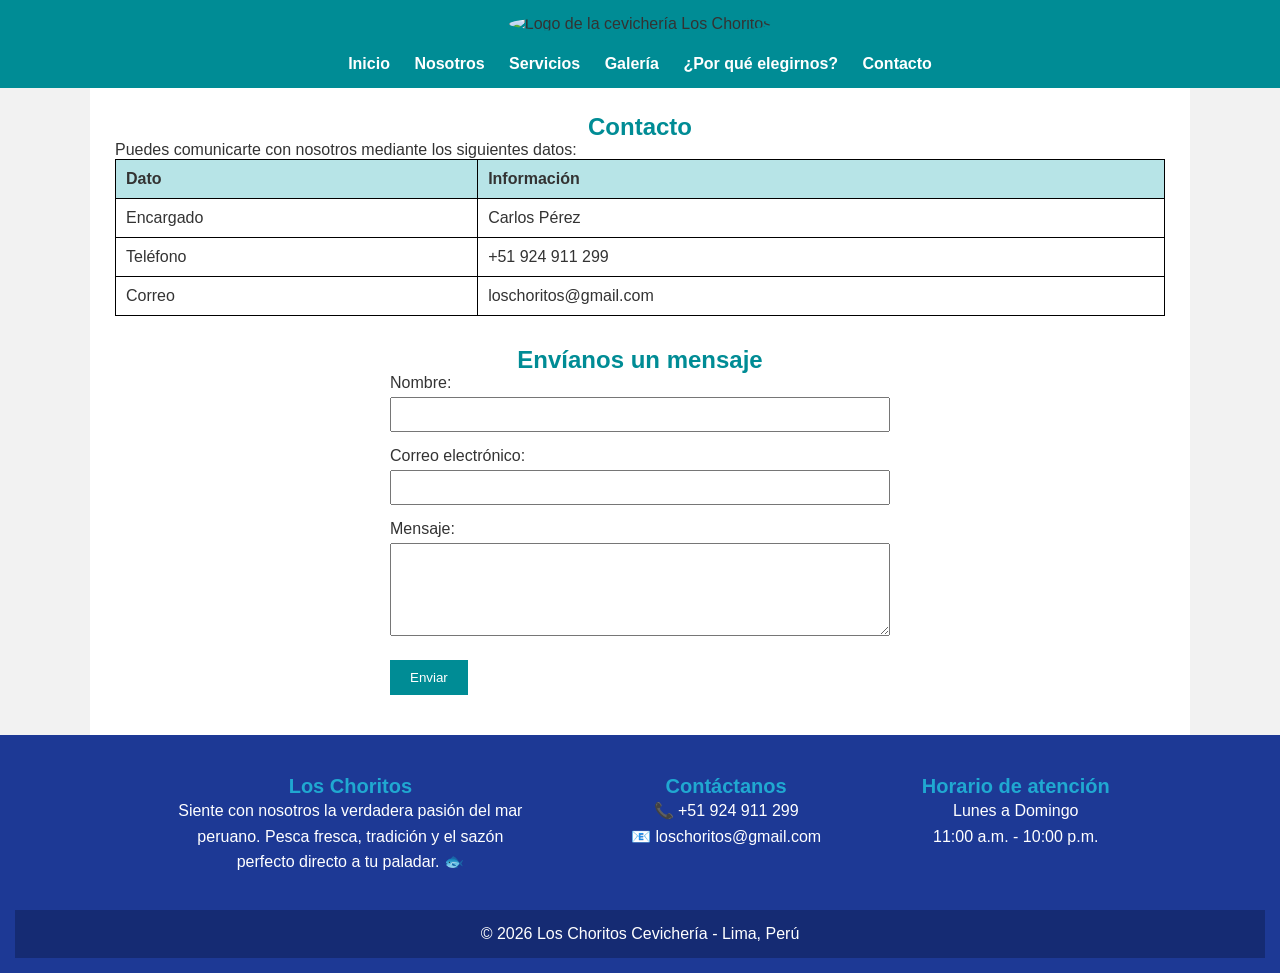
==== contactos.html @ 3ed7faf3 "Add files via upload" ====
<!doctype html>
<html lang="es">
  <head>
    <meta charset="UTF-8" />
    <meta name="viewport" content="width=device-width, initial-scale=1.0" />

    <title>Cevichería - Los Choritos</title>
    <link rel="stylesheet" href="style.css">
  </head>

  <body>
    <header>
      <img
        src="imagenes/logo_cevicheria.png"
        alt="Logo de la cevichería Los Choritos"
      />

      <nav>
        <a href="index.html">Inicio</a>
        <a href="nosotros.html">Nosotros</a>
        <a href="servicios.html">Servicios</a>
        <a href="galeria.html">Galería</a>
        <a href="porque-elegirnos.html">¿Por qué elegirnos?</a>
        <a href="contactos.html">Contacto</a>
      </nav>
    </header>

    <main>
      <h2>Contacto</h2>

      <p>Puedes comunicarte con nosotros mediante los siguientes datos:</p>

      <table>
        <tr>
          <th>Dato</th>
          <th>Información</th>
        </tr>

        <tr>
          <td>Encargado</td>
          <td>Carlos Pérez</td>
        </tr>

        <tr>
          <td>Teléfono</td>
          <td>+51 924 911 299</td>
        </tr>

        <tr>
          <td>Correo</td>
          <td>loschoritos@gmail.com</td>
        </tr>
      </table>

      <h2>Envíanos un mensaje</h2>

      <form>
        <label for="nombre"> Nombre: </label>
        <input type="text" id="nombre" name="nombre" />
        <label for="correo"> Correo electrónico: </label>
        <input type="email" id="correo" name="correo" />
        <label for="mensaje"> Mensaje: </label>
        <textarea id="mensaje" name="mensaje" rows="5"></textarea>
        <input type="submit" value="Enviar" />
      </form>
    </main>

    <footer class="footer">
      <div class="footercontenido">
        <div class="footercolumna">
          <h3>Los Choritos</h3>
          <p>
            Siente con nosotros la verdadera pasión del mar peruano. Pesca
            fresca, tradición y el sazón perfecto directo a tu paladar. 🐟
          </p>
        </div>

        <div class="footercolumna">
          <h3>Contáctanos</h3>
          <p>📞 +51 924 911 299</p>
          <p>📧 loschoritos@gmail.com</p>
        </div>

        <div class="footercolumna">
          <h3>Horario de atención</h3>
          <p>Lunes a Domingo</p>
          <p>11:00 a.m. - 10:00 p.m.</p>
        </div>
      </div>

      <div class="footerfin">
        <p>&copy; 2026 Los Choritos Cevichería - Lima, Perú</p>
      </div>
    </footer>
  </body>
</html>
---- style.css ----
/* ==========================================================================
   1. ESTILOS BASE Y GENERALES (Para todo el sitio web de la cevichería)
   ========================================================================== */
* {
  margin: 0;
  padding: 0;
  box-sizing: border-box;
  font-family: Arial, sans-serif;
}

body {
  background-color: #f2f2f2;
  color: #333;
}

main {
  width: 90%;
  max-width: 1100px;
  margin: auto;
  background-color: white;
  padding: 25px;
}

h1, h2 {
  text-align: center;
  color: #008c95;
}

/* ==========================================================================
   2. MENÚ DE NAVEGACIÓN PRINCIPAL (Header)
   ========================================================================== */
header {
  background-color: #008c95;
  text-align: center;
  padding: 15px;
}

header img, .logo-contenedor img {
  width: 180px;
  max-width: 100%;
  border-radius: 50%;
  margin-bottom: 10px;
}

nav {
  margin-top: 12px;
}

nav a {
  color: white;
  text-decoration: none;
  margin: 0 10px;
  font-weight: bold;
}

nav a:hover {
  text-decoration: underline;
}

.navegacion-principal ul {
  list-style: none;
  display: flex;
  flex-wrap: wrap;
  justify-content: center;
  gap: 15px;
}

.navegacion-principal ul li a {
  color: #fff;
  text-decoration: none;
  font-size: 14px;
}

.navegacion-principal ul li a.active {
  color: #00a8cc;
  font-weight: bold;
}

/* ==========================================================================
   3. FORMULARIOS Y TABLAS (Contacto / Reservas / Menú)
   ========================================================================== */
table {
  width: 100%;
  border-collapse: collapse;
  margin-bottom: 30px;
}

th, td {
  border: 1px solid black;
  padding: 10px;
  text-align: left;
}

th {
  background-color: #b7e4e7;
}

form {
  max-width: 500px;
  margin: 0 auto;
}

input, textarea {
  width: 100%;
  padding: 8px;
  margin: 5px 0 15px;
  box-sizing: border-box;
}

input[type="submit"] {
  width: auto;
  background-color: #008c95;
  color: white;
  border: none;
  padding: 10px 20px;
  cursor: pointer;
}

.reserva-contenedor {
  max-width: 500px;
  margin: 0 auto;
  background-color: #f8f9fa;
  border: 1px solid #ddd;
  padding: 20px;
  border-radius: 4px;
}

.grupo-input {
  margin-bottom: 15px;
  display: flex;
  flex-direction: column;
  gap: 5px;
}

.grupo-input input,
.grupo-input textarea {
  padding: 8px;
  border: 1px solid #ccc;
  border-radius: 4px;
}

.grupo-boton button {
  width: 100%;
  background-color: #00a8cc;
  color: white;
  padding: 10px;
  border: none;
  border-radius: 4px;
  cursor: pointer;
}

/* ==========================================================================
   4. SECCIONES ESPECÍFICAS (Servicios y Por Qué Elegirnos)
   ========================================================================== */
.modulo-servicios {
  background: #fff;
  padding: 20px;
  border-radius: 5px;
  margin-top: 20px;
}

.servicios-header {
  text-align: center;
  margin-bottom: 30px;
}

.servicios-grid {
  display: flex;
  flex-wrap: wrap;
  gap: 15px;
  margin-bottom: 30px;
}

.tarjeta-servicio {
  flex: 1 1 280px;
  background-color: #f8f9fa;
  border: 1px solid #ddd;
  padding: 15px;
  text-align: center;
  border-radius: 4px;
}

.icono {
  font-size: 30px;
  margin-bottom: 10px;
}

.lista-contenedor {
  margin-bottom: 30px;
  background-color: #e3fafc;
  padding: 15px;
  border-radius: 4px;
}

.lista-contenedor ul {
  margin-left: 20px;
  padding-top: 10px;
}

.razones {
  padding: 25px;
  display: flex;
  flex-wrap: wrap;
  justify-content: space-around;
  gap: 20px;
}

.razon {
  width: 220px;
  padding: 20px;
  background-color: white;
  border-radius: 30px;
  box-shadow: 0 3px 10px rgba(0, 0, 0, 0.4);
}

.razon h3 {
  color: #17845a;
}

.razon p {
  color: #161414;
  line-height: 1.6;
}

/* ==========================================================================
   5. PIE DE PÁGINA (Footer)
   ========================================================================== */
footer {
  background-color: #004f55;
  color: white;
  text-align: center;
  padding: 15px;
}

.footer {
  background-color: #1d3995;
  color: white;
  padding-top: 40px;
  text-align: center;
}

.footercontenido {
  display: flex;
  flex-wrap: wrap;
  justify-content: space-around;
  gap: 40px;
  padding: 0 10% 35px;
}

.footercolumna {
  max-width: 360px;
}

.footercolumna p {
  line-height: 1.6;
}

.footercolumna h3 {
  color: #20a8d1;
  font-size: 20px;
}

.footerfin {
  text-align: center;
  background-color: #152b73;
  padding: 15px;
}

.footerfin p {
  margin: 0;
}

.sitio-footer {
  text-align: center;
  padding: 15px;
  margin-top: 30px;
  font-size: 12px;
  color: #777;
}
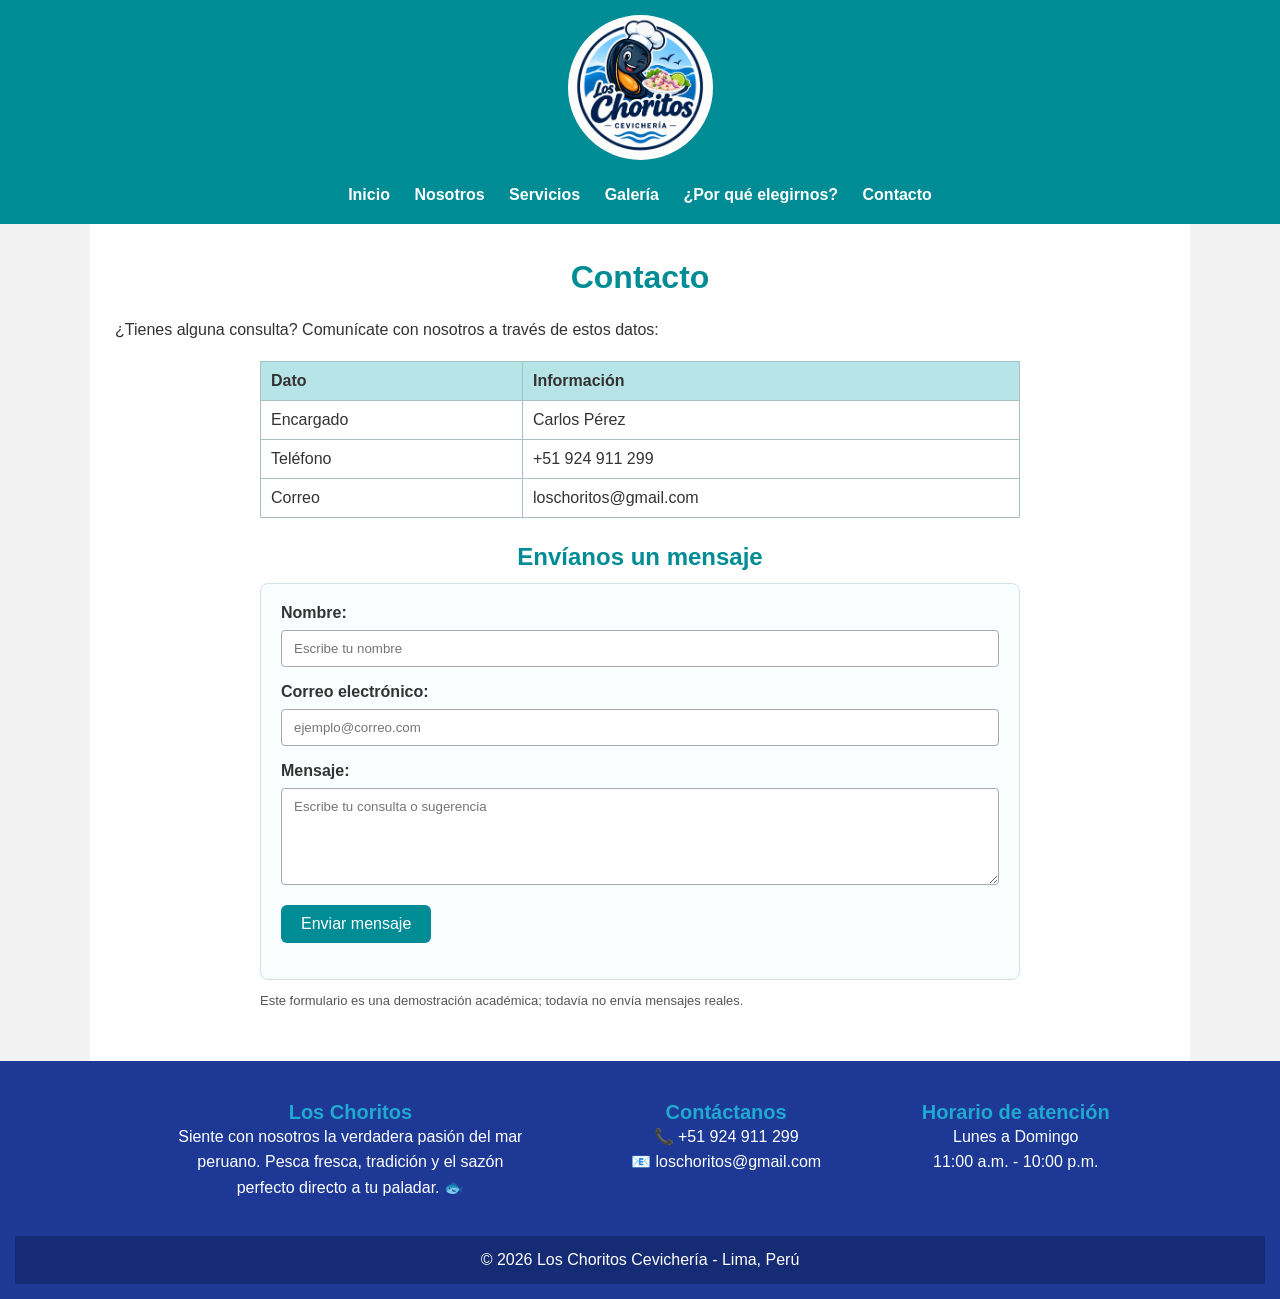
==== commit 00e683b5: "Mejoras de diseño en Inicio, Contactos y algo modificado en style" ====
--- a/contactos.html
+++ b/contactos.html
@@ -8,10 +8,10 @@
     <link rel="stylesheet" href="style.css">
   </head>
 
-  <body>
+  <body class="pagina-contactos">
     <header>
       <img
-        src="imagenes/logo_cevicheria.png"
+        src="imagenes/img/logo_cevicheria.png"
         alt="Logo de la cevichería Los Choritos"
       />
 
@@ -26,9 +26,9 @@
     </header>
 
     <main>
-      <h2>Contacto</h2>
+      <h1>Contacto</h1>
 
-      <p>Puedes comunicarte con nosotros mediante los siguientes datos:</p>
+      <p>¿Tienes alguna consulta? Comunícate con nosotros a través de estos datos:</p>
 
       <table>
         <tr>
@@ -54,15 +54,16 @@
 
       <h2>Envíanos un mensaje</h2>
 
-      <form>
+      <form class="contacto-formulario" id="formulario-contacto">
         <label for="nombre"> Nombre: </label>
-        <input type="text" id="nombre" name="nombre" />
+        <input type="text" id="nombre" name="nombre" placeholder="Escribe tu nombre" minlength="2" required />
         <label for="correo"> Correo electrónico: </label>
-        <input type="email" id="correo" name="correo" />
+        <input type="email" id="correo" name="correo" placeholder="ejemplo@correo.com" required />
         <label for="mensaje"> Mensaje: </label>
-        <textarea id="mensaje" name="mensaje" rows="5"></textarea>
-        <input type="submit" value="Enviar" />
+        <textarea id="mensaje" name="mensaje" rows="5" minlength="10" placeholder="Escribe tu consulta o sugerencia" required></textarea>
+        <input type="submit" value="Enviar mensaje" />
       </form>
+      <p class="contacto-aviso">Este formulario es una demostración académica; todavía no envía mensajes reales.</p>
     </main>
 
     <footer class="footer">
@@ -92,5 +93,11 @@
         <p>&copy; 2026 Los Choritos Cevichería - Lima, Perú</p>
       </div>
     </footer>
+    <script>
+      document.getElementById('formulario-contacto').addEventListener('submit', function (evento) {
+        evento.preventDefault();
+        alert('Formulario validado. Esta es una demostración y no se ha enviado ningún mensaje.');
+      });
+    </script>
   </body>
 </html>
--- a/style.css
+++ b/style.css
@@ -32,7 +32,14 @@
 header {
   background-color: #008c95;
   text-align: center;
-  padding: 15px;
+  padding: 15px 15px 20px;
+}
+
+.header-top {
+  position: relative;
+  display: flex;
+  align-items: center;
+  justify-content: center;
 }
 
 header img, .logo-contenedor img {
@@ -40,6 +47,27 @@
   max-width: 100%;
   border-radius: 50%;
   margin-bottom: 10px;
+}
+
+.btn-registro {
+  position: absolute;
+  right: 40px;
+  top: 50%;
+  transform: translateY(-50%);
+  background-color: #ffffff;
+  color: #008c95;
+  text-decoration: none;
+  font-weight: bold;
+  padding: 10px 18px;
+  border: none;
+  border-radius: 8px;
+  box-shadow: 0 3px 8px rgba(0, 0, 0, 0.15);
+  transition: 0.2s ease;
+  cursor: pointer;
+}
+
+.btn-registro:hover {
+  background-color: #e6f7f8;
 }
 
 nav {
@@ -96,15 +124,81 @@
 }
 
 form {
-  max-width: 500px;
+  max-width: 900px;
   margin: 0 auto;
+}
+
+.modal {
+  position: fixed;
+  inset: 0;
+  background: rgba(0, 0, 0, 0.45);
+  display: none;
+  align-items: center;
+  justify-content: center;
+  padding: 20px;
+  z-index: 1000;
+}
+
+.modal.visible {
+  display: flex;
+}
+
+.modal-contenido {
+  position: relative;
+  width: min(700px, 90vw);
+  background: #f9f9f9;
+  padding: 30px 28px 20px;
+  border-radius: 12px;
+  box-shadow: 0 10px 30px rgba(0, 0, 0, 0.2);
+}
+
+.modal-cerrar {
+  position: absolute;
+  top: 12px;
+  right: 14px;
+  background: transparent;
+  border: none;
+  font-size: 28px;
+  cursor: pointer;
+  color: #333;
+}
+
+.form-registro-modal {
+  display: flex;
+  flex-direction: column;
+  gap: 8px;
+}
+
+.form-registro-modal h2 {
+  text-align: left;
+  margin-bottom: 18px;
+  color: #1d1d1d;
+}
+
+.form-registro-modal label {
+  font-size: 1.05rem;
+  color: #222;
 }
 
 input, textarea {
   width: 100%;
-  padding: 8px;
-  margin: 5px 0 15px;
+  padding: 10px 12px;
+  margin: 0 0 16px;
   box-sizing: border-box;
+  border: 1px solid #a9a9a9;
+  border-radius: 4px;
+}
+
+input[type="submit"] {
+  width: 180px;
+  align-self: center;
+  background-color: #13a7b5;
+  color: white;
+  border: none;
+  padding: 12px 18px;
+  border-radius: 6px;
+  font-size: 1rem;
+  cursor: pointer;
 }
 
 input[type="submit"] {
@@ -278,4 +372,166 @@
   color: #777;
 }
 
-   +/* ===== MEJORAS: INICIO Y CONTACTOS ===== */
+
+.pagina-inicio header img,
+.pagina-contactos header img {
+  width: 145px;
+  height: 145px;
+  object-fit: contain;
+}
+
+.pagina-inicio main,
+.pagina-contactos main {
+  min-height: 430px;
+}
+
+.pagina-inicio main h1,
+.pagina-contactos main h1 {
+  margin: 8px 0 20px;
+  line-height: 1.25;
+}
+
+.pagina-inicio main h2,
+.pagina-contactos main h2 {
+  margin: 24px 0 12px;
+}
+
+.pagina-inicio main p,
+.pagina-contactos main p {
+  line-height: 1.65;
+  margin-bottom: 16px;
+}
+
+/* Página Inicio */
+.pagina-inicio main .imagen-principal {
+  display: block;
+  max-width: 570px;
+  width: 100%;
+  max-height: 320px;
+  object-fit: cover;
+  margin: 20px auto;
+  border-radius: 8px;
+}
+
+.pagina-inicio main ul {
+  padding-left: 34px;
+  line-height: 1.9;
+  margin-bottom: 20px;
+}
+
+/* Página Contactos */
+.pagina-contactos table {
+  max-width: 760px;
+  margin: 18px auto 25px;
+}
+
+.pagina-contactos th,
+.pagina-contactos td {
+  border-color: #a7c2c4;
+}
+
+.pagina-contactos .contacto-formulario {
+  max-width: 760px;
+  margin: 10px auto;
+  padding: 20px;
+  background: #f9fdfd;
+  border: 1px solid #cde3e5;
+  border-radius: 8px;
+}
+
+.pagina-contactos .contacto-formulario label {
+  display: block;
+  margin: 0 0 8px;
+  font-weight: 600;
+}
+
+.pagina-contactos .contacto-formulario input:not([type="submit"]),
+.pagina-contactos .contacto-formulario textarea {
+  background: #fff;
+  transition: border-color .25s, box-shadow .25s;
+}
+
+.pagina-contactos .contacto-formulario input:focus,
+.pagina-contactos .contacto-formulario textarea:focus {
+  outline: none;
+  border-color: #008c95;
+  box-shadow: 0 0 0 3px #008c9525;
+}
+
+.pagina-contactos .contacto-formulario input[type="submit"] {
+  transition: background-color .25s, transform .25s;
+}
+
+.pagina-contactos .contacto-formulario input[type="submit"]:hover {
+  background-color: #006a71;
+  transform: translateY(-2px);
+}
+
+.pagina-contactos .contacto-aviso {
+  max-width: 760px;
+  margin: 0 auto 24px;
+  font-size: 13px;
+  color: #555;
+}
+
+/* Adaptación para tabletas */
+@media (max-width: 900px) {
+  .pagina-inicio main,
+  .pagina-contactos main {
+    width: 95%;
+    padding: 20px;
+  }
+
+  .pagina-inicio header nav a,
+  .pagina-contactos header nav a {
+    display: inline-block;
+    margin: 6px 8px;
+  }
+
+  .pagina-inicio .btn-registro {
+    right: 8px;
+  }
+}
+
+/* Adaptación para celulares */
+@media (max-width: 600px) {
+  .pagina-inicio header img,
+  .pagina-contactos header img {
+    width: 110px;
+    height: 110px;
+  }
+
+  .pagina-inicio .header-top {
+    flex-direction: column;
+  }
+
+  .pagina-inicio .btn-registro {
+    position: static;
+    transform: none;
+    margin: 6px auto;
+  }
+
+  .pagina-inicio main,
+  .pagina-contactos main {
+    width: 100%;
+    padding: 16px;
+  }
+
+  .pagina-inicio main h1,
+  .pagina-contactos main h1 {
+    font-size: 25px;
+  }
+
+  .pagina-inicio main .imagen-principal {
+    max-height: 235px;
+  }
+
+  .pagina-contactos .contacto-formulario {
+    padding: 14px;
+  }
+
+  .pagina-contactos table {
+    font-size: 14px;
+  }
+}
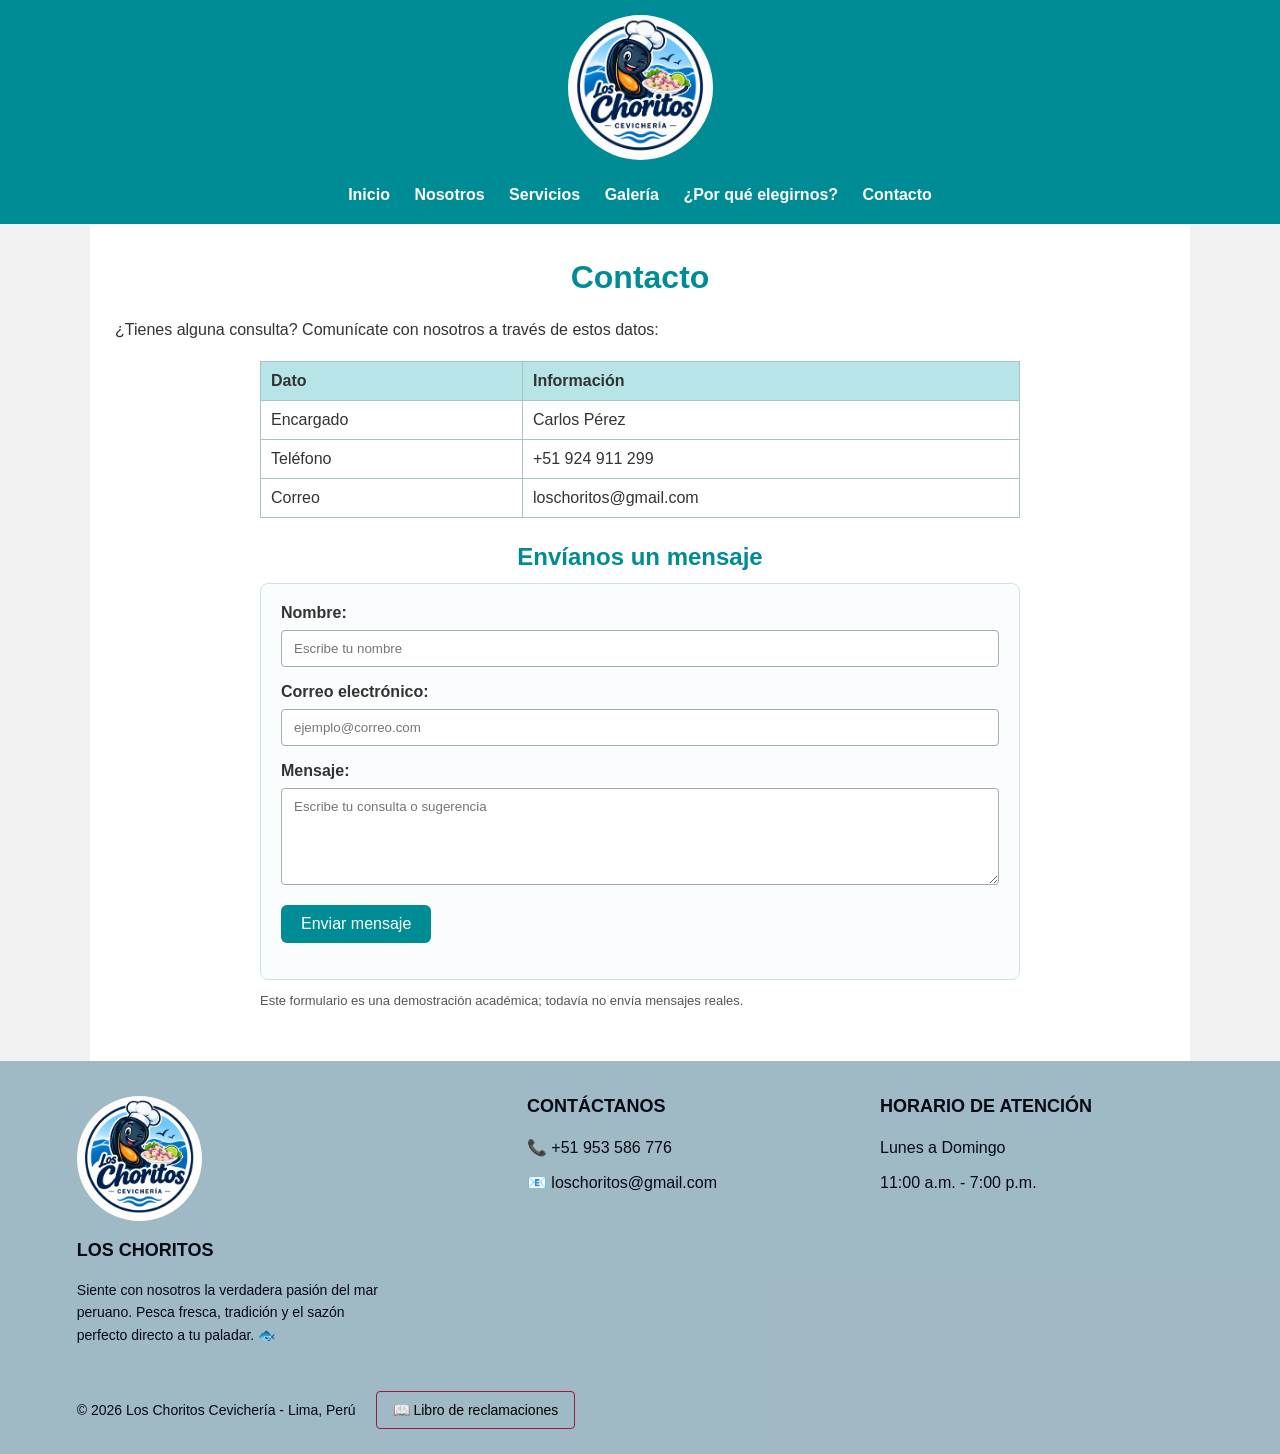
==== commit 2621b91c: "Agregado estilo del footer y enlaces de contacto" ====
--- a/contactos.html
+++ b/contactos.html
@@ -6,6 +6,7 @@
 
     <title>Cevichería - Los Choritos</title>
     <link rel="stylesheet" href="style.css">
+    <link rel="stylesheet" href="Por-queyFooter.css">
   </head>
 
   <body class="pagina-contactos">
@@ -66,31 +67,33 @@
       <p class="contacto-aviso">Este formulario es una demostración académica; todavía no envía mensajes reales.</p>
     </main>
 
-    <footer class="footer">
-      <div class="footercontenido">
-        <div class="footercolumna">
-          <h3>Los Choritos</h3>
+   <footer class="footer">
+      <div class="footer-contenido">
+        <div class="footer-columna footer-marca">
+          <img src="imagenes/img/logo_cevicheria.png" alt="Logro de la cevicheria Los Choritos">
+          <h3><b>Los Choritos</b></h3>
           <p>
             Siente con nosotros la verdadera pasión del mar peruano. Pesca
             fresca, tradición y el sazón perfecto directo a tu paladar. 🐟
           </p>
         </div>
 
-        <div class="footercolumna">
-          <h3>Contáctanos</h3>
-          <p>📞 +51 924 911 299</p>
-          <p>📧 loschoritos@gmail.com</p>
+        <div class="footer-columna">
+          <h3><b>CONTÁCTANOS</b></h3>
+          <p>📞 <a href="tel:+51953586776">+51 953 586 776</a></p>
+          <p>📧 <a href="mailto:loschoritos@gmail.com">loschoritos@gmail.com</a></p>
         </div>
 
-        <div class="footercolumna">
-          <h3>Horario de atención</h3>
+        <div class="footer-columna">
+          <h3><b>Horario de atención</b></h3>  
           <p>Lunes a Domingo</p>
-          <p>11:00 a.m. - 10:00 p.m.</p>
+          <p>11:00 a.m. - 7:00 p.m.</p>
         </div>
       </div>
 
-      <div class="footerfin">
+      <div class="footer-fin">
         <p>&copy; 2026 Los Choritos Cevichería - Lima, Perú</p>
+        <a class="boton-reclamos" href="#">📖 Libro de reclamaciones</a>
       </div>
     </footer>
     <script>
--- a/style.css
+++ b/style.css
@@ -316,61 +316,7 @@
   line-height: 1.6;
 }
 
-/* ==========================================================================
-   5. PIE DE PÁGINA (Footer)
-   ========================================================================== */
-footer {
-  background-color: #004f55;
-  color: white;
-  text-align: center;
-  padding: 15px;
-}
-
-.footer {
-  background-color: #1d3995;
-  color: white;
-  padding-top: 40px;
-  text-align: center;
-}
-
-.footercontenido {
-  display: flex;
-  flex-wrap: wrap;
-  justify-content: space-around;
-  gap: 40px;
-  padding: 0 10% 35px;
-}
-
-.footercolumna {
-  max-width: 360px;
-}
-
-.footercolumna p {
-  line-height: 1.6;
-}
-
-.footercolumna h3 {
-  color: #20a8d1;
-  font-size: 20px;
-}
-
-.footerfin {
-  text-align: center;
-  background-color: #152b73;
-  padding: 15px;
-}
-
-.footerfin p {
-  margin: 0;
-}
-
-.sitio-footer {
-  text-align: center;
-  padding: 15px;
-  margin-top: 30px;
-  font-size: 12px;
-  color: #777;
-}
+
 
 /* ===== MEJORAS: INICIO Y CONTACTOS ===== */
 
@@ -535,3 +481,90 @@
     font-size: 14px;
   }
 }
+
+/* ==========================================
+    PAGINA NOSOTROS
+   ========================================== */
+
+.pagina-nosotros main {
+  width: 90%;
+  max-width: 1100px;
+  margin: 0 auto;
+  padding: 30px;
+  background-color: white;
+}
+
+/* Titulos */
+.pagina-nosotros main h1,
+.pagina-nosotros main h2 {
+  text-align: center;
+  color: #008c95;
+  margin: 20px 0;
+}
+
+/* Parrafos */
+.pagina-nosotros main p {
+  line-height: 1.7;
+  margin-bottom: 15px;
+}
+
+/* Listas */
+.pagina-nosotros main ul,
+.pagina-nosotros main ol {
+  padding-left: 35px;
+  margin: 15px 0 25px;
+  line-height: 1.8;
+}
+
+/* Contenedor de imagenes */
+.pagina-nosotros .imagenes {
+  display: flex;
+  flex-wrap: wrap;
+  justify-content: center;
+  align-items: center;
+  gap: 20px;
+  width: 100%;
+  max-width: 100%;
+  margin: 25px auto;
+}
+
+/* Imagenes de platos */
+.pagina-nosotros .imagenes .imagen {
+  display: block;
+  width: 280px;
+  max-width: 100%;
+  height: 210px;
+  object-fit: cover;
+  border-radius: 12px;
+  box-shadow: 0 4px 10px rgba(0,0,0,0.15);
+}
+
+/* Imagen principal */
+.pagina-nosotros .imagenes:has(img:only-child) .imagen {
+  width: 450px;
+  max-width: 100%;
+  height: auto;
+}
+
+.pagina-nosotros .frase {
+  text-align: center;
+  font-size: 22px;
+  font-weight: bold;
+  color: #008c95;
+  margin: 35px 0;
+}
+
+@media (max-width: 600px) {
+  .pagina-nosotros main {
+    width: 100%;
+    padding: 16px;
+  }
+
+  .pagina-nosotros .imagenes .imagen {
+    width: 100%;
+    max-width: 350px;
+    height: auto;
+  }
+}
+
+
--- a/Por-queyFooter.css
+++ b/Por-queyFooter.css
@@ -0,0 +1,90 @@
+
+
+/*=============
+fOOOTER
+=============*/
+.footer{
+  background-color: rgba(133, 167, 183, 0.758);
+  color:rgb(6, 10, 20);
+  padding: 35px 6% 25px;
+}
+.footer-contenido{
+  display: grid;
+  grid-template-columns: 1.3fr 1fr 1fr;
+  gap:30px;
+}
+.footer-columna h3{
+  font-size: 18px;
+  font-weight: normal;
+  text-transform: uppercase;
+  margin-bottom: 18px;
+}
+
+.footer-columna p{
+  line-height: 1.6;
+  margin-bottom: 10px;;
+}
+
+.footer-columna a{
+  color: inherit;
+  text-decoration: none;
+  transition: opacity 0.3s;
+}
+
+.footer-columna a:hover {
+  opacity: 0.6;
+  text-decoration: underline;
+}
+
+.footer-marca img {
+  width: 125px;
+  border-radius: 50%;
+  margin-bottom: 15px;
+}
+
+.footer-marca p {
+  max-width: 320px;
+  font-size: 14px;
+}
+.footer-fin{
+  display: flex;
+  flex-wrap: wrap;
+  align-items: center;
+  gap: 20px;
+  margin-top: 35px;
+  font-size: 14px;
+}
+
+.boton-reclamos {
+  border: 1px solid #9e1b3c;
+  border-radius: 4px;
+  padding: 10px 16px;
+  color: #000000;
+  text-decoration: none;
+  transition: background-color 0.3s, color 0.3s;
+}
+
+.boton-reclamos:hover {
+  background-color: #d85667;
+  color: #fbe06a;
+}
+
+@media (max-width: 900px) {
+  .footer-contenido {
+    grid-template-columns: 1fr 1fr;
+  }
+}
+
+@media (max-width: 600px) {
+  .footer-contenido {
+    grid-template-columns: 1fr;
+    text-align: center;
+  }
+  .footer-marca p {
+    margin: 0 auto;
+  }
+  .redes,
+  .footer-fin {
+    justify-content: center;
+  }
+}
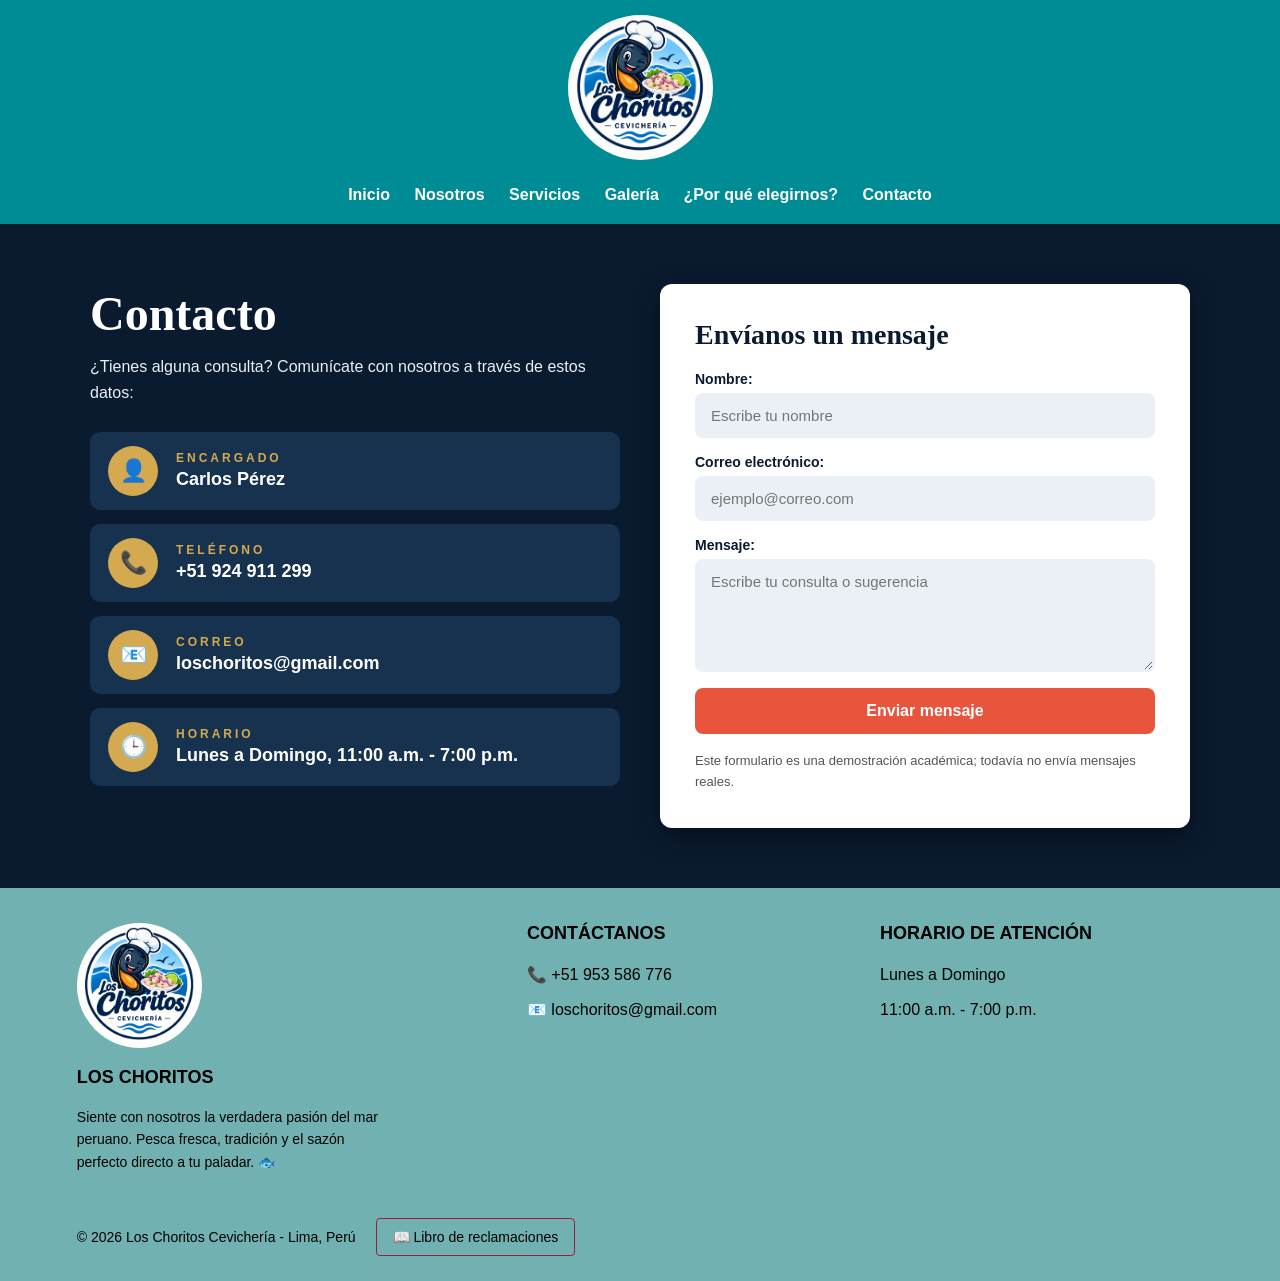
==== commit dfb8e146: "agregando conctacto" ====
--- a/contactos.html
+++ b/contactos.html
@@ -25,47 +25,68 @@
         <a href="contactos.html">Contacto</a>
       </nav>
     </header>
+<main>
+  <div class="contacto-contenedor">
 
-    <main>
+    <section class="contacto-datos">
       <h1>Contacto</h1>
+      <p class="contacto-intro">¿Tienes alguna consulta? Comunícate con nosotros a través de estos datos:</p>
 
-      <p>¿Tienes alguna consulta? Comunícate con nosotros a través de estos datos:</p>
+      <div class="dato">
+        <div class="dato-icono">👤</div>
+        <div>
+          <span class="dato-etiqueta">Encargado</span>
+          <span class="dato-valor">Carlos Pérez</span>
+        </div>
+      </div>
 
-      <table>
-        <tr>
-          <th>Dato</th>
-          <th>Información</th>
-        </tr>
+      <div class="dato">
+        <div class="dato-icono">📞</div>
+        <div>
+          <span class="dato-etiqueta">Teléfono</span>
+          <span class="dato-valor">+51 924 911 299</span>
+        </div>
+      </div>
 
-        <tr>
-          <td>Encargado</td>
-          <td>Carlos Pérez</td>
-        </tr>
+      <div class="dato">
+        <div class="dato-icono">📧</div>
+        <div>
+          <span class="dato-etiqueta">Correo</span>
+          <span class="dato-valor">loschoritos@gmail.com</span>
+        </div>
+      </div>
 
-        <tr>
-          <td>Teléfono</td>
-          <td>+51 924 911 299</td>
-        </tr>
+      <div class="dato">
+        <div class="dato-icono">🕒</div>
+        <div>
+          <span class="dato-etiqueta">Horario</span>
+          <span class="dato-valor">Lunes a Domingo, 11:00 a.m. - 7:00 p.m.</span>
+        </div>
+      </div>
+    </section>
 
-        <tr>
-          <td>Correo</td>
-          <td>loschoritos@gmail.com</td>
-        </tr>
-      </table>
-
+    <section class="contacto-panel">
       <h2>Envíanos un mensaje</h2>
 
       <form class="contacto-formulario" id="formulario-contacto">
-        <label for="nombre"> Nombre: </label>
+        <label for="nombre">Nombre:</label>
         <input type="text" id="nombre" name="nombre" placeholder="Escribe tu nombre" minlength="2" required />
-        <label for="correo"> Correo electrónico: </label>
+
+        <label for="correo">Correo electrónico:</label>
         <input type="email" id="correo" name="correo" placeholder="ejemplo@correo.com" required />
-        <label for="mensaje"> Mensaje: </label>
+
+        <label for="mensaje">Mensaje:</label>
         <textarea id="mensaje" name="mensaje" rows="5" minlength="10" placeholder="Escribe tu consulta o sugerencia" required></textarea>
+
         <input type="submit" value="Enviar mensaje" />
       </form>
+
+      <div class="mensaje-exito" id="mensaje-exito"></div>
       <p class="contacto-aviso">Este formulario es una demostración académica; todavía no envía mensajes reales.</p>
-    </main>
+    </section>
+
+  </div>
+</main>
 
    <footer class="footer">
       <div class="footer-contenido">
@@ -97,10 +118,17 @@
       </div>
     </footer>
     <script>
-      document.getElementById('formulario-contacto').addEventListener('submit', function (evento) {
-        evento.preventDefault();
-        alert('Formulario validado. Esta es una demostración y no se ha enviado ningún mensaje.');
-      });
+  document.getElementById('formulario-contacto').addEventListener('submit', function (evento) {
+    evento.preventDefault();
+
+    const nombre = document.getElementById('nombre').value;
+    const mensajeExito = document.getElementById('mensaje-exito');
+
+    mensajeExito.textContent = '¡Formulario validado! Gracias ' + nombre + '. Esta es una demostración y no se ha enviado ningún mensaje.';
+    mensajeExito.style.display = 'block';
+
+    this.reset();
+  });
     </script>
   </body>
 </html>
--- a/style.css
+++ b/style.css
@@ -366,6 +366,8 @@
   margin-bottom: 20px;
 }
 
+
+
 /* Página Contactos */
 .pagina-contactos table {
   max-width: 760px;
@@ -567,4 +569,357 @@
   }
 }
 
-
+.desde-izquierda {
+  animation: entrarIzquierda 1.5s ease-out;
+}
+
+.desde-derecha {
+  animation: entrarDerecha 1.5s ease-out;
+}
+
+@keyframes entrarIzquierda {
+  from {
+    transform: translateX(-100px);
+    opacity: 0;
+  }
+  to {
+    transform: translateX(0);
+    opacity: 1;
+  }
+}
+
+@keyframes entrarDerecha {
+  from {
+    transform: translateX(100px);
+    opacity: 0;
+  }
+  to {
+    transform: translateX(0);
+    opacity: 1;
+  }
+}
+
+.aparece-borroso {
+  animation: enfocar 3s ease-out;
+}
+
+@keyframes enfocar {
+  0% {
+    filter: blur(20px);  
+    opacity: 0;
+  }
+  50% {
+    filter: blur(8px);   
+    opacity: 0.6;
+  }
+  100% {
+    filter: blur(0);    
+    opacity: 1;
+  }
+}
+
+/* ===== PANTALLA DE CARGA ===== */
+#loader {
+  position: fixed;
+  top: 0;
+  left: 0;
+  width: 100%;
+  height: 100%;
+  display: flex;
+  justify-content: center;
+  align-items: center;
+  flex-direction: column;
+  background: linear-gradient(135deg, #008c95, #00c6c6);
+  z-index: 9999;
+  animation: desaparecer 1s ease forwards;
+  animation-delay: 1.5s;
+}
+
+.logo-carga {
+  width: 120px;
+  border-radius: 50%;
+  margin-bottom: 25px;
+}
+
+.spinner {
+  width: 80px;
+  height: 80px;
+  border: 10px solid rgba(255, 255, 255, 0.3);
+  border-top: 10px solid #003d4a;
+  border-radius: 50%;
+  animation: girar 0.8s linear infinite;
+}
+
+.texto-carga {
+  margin-top: 20px;
+  font-size: 20px;
+  font-weight: bold;
+  color: white;
+  animation: parpadeo 1.2s infinite;
+}
+
+@keyframes girar {
+  from { transform: rotate(0deg); }
+  to   { transform: rotate(360deg); }
+}
+
+@keyframes parpadeo {
+  0%, 100% { opacity: 1; }
+  50%      { opacity: 0.3; }
+}
+
+@keyframes desaparecer {
+  to {
+    opacity: 0;
+    visibility: hidden;
+  }
+}
+
+/* ===== TITULO MAQUINA DE ESCRIBIR ===== */
+main h1.maquina {
+  font-family: "Courier New", monospace;
+  white-space: nowrap;
+  overflow: hidden;
+  box-sizing: content-box;
+  width: 42ch;
+  margin-left: calc(50% - 21ch);
+  border-right: 4px solid #008c95;
+  animation: escribir 8s steps(42) infinite;
+  animation-delay: 2s;
+}
+
+@keyframes escribir {
+  0%   { width: 0; }
+  50%  { width: 42ch; }
+  80%  { width: 42ch; }
+  100% { width: 0; }
+}
+
+@media (max-width: 700px) {
+  main h1.maquina {
+    font-size: 16px;
+  }
+}
+
+/* ===== PÁGINA CONTACTO (solo contenido de main) ===== */
+
+/* Fondo azul noche a todo el ancho (ya no es una caja blanca) */
+.pagina-contactos main {
+  width: 100%;
+  max-width: none;
+  margin: 0;
+  padding: 60px 6%;
+  background-color: #0a1a2f;
+}
+
+/* Dos columnas: datos a la izquierda, formulario a la derecha */
+.pagina-contactos .contacto-contenedor {
+  display: flex;
+  flex-wrap: wrap;
+  align-items: flex-start;
+  justify-content: center;
+  gap: 40px;
+  max-width: 1100px;
+  margin: 0 auto;
+}
+
+.pagina-contactos .contacto-datos {
+  flex: 1 1 380px;
+}
+
+.pagina-contactos .contacto-panel {
+  flex: 1 1 380px;
+  background-color: #ffffff;
+  border-radius: 12px;
+  padding: 35px;
+  box-shadow: 0 8px 25px rgba(0, 0, 0, 0.4);
+}
+
+/* Títulos */
+.pagina-contactos main h1 {
+  font-family: Georgia, "Times New Roman", serif;
+  font-size: 48px;
+  text-align: left;
+  color: #ffffff;
+  margin: 0 0 10px;
+}
+
+.pagina-contactos .contacto-panel h2 {
+  font-family: Georgia, "Times New Roman", serif;
+  font-size: 28px;
+  text-align: left;
+  color: #0a1a2f;
+  margin: 0 0 20px;
+}
+
+.pagina-contactos .contacto-intro {
+  color: #eaf0f5;
+  margin-bottom: 25px;
+}
+
+/* Tarjetas de datos */
+.pagina-contactos .dato {
+  display: flex;
+  align-items: center;
+  gap: 18px;
+  background-color: #17324f;
+  border-radius: 10px;
+  padding: 14px 18px;
+  margin-bottom: 14px;
+  transition: background-color 0.3s, transform 0.3s;
+}
+
+.pagina-contactos .dato:hover {
+  background-color: #1f4570;
+  transform: translateX(6px);
+}
+
+.pagina-contactos .dato-icono {
+  flex-shrink: 0;
+  width: 50px;
+  height: 50px;
+  border-radius: 50%;
+  background-color: #d4a94f;
+  display: flex;
+  align-items: center;
+  justify-content: center;
+  font-size: 22px;
+  transition: transform 0.3s;
+}
+
+.pagina-contactos .dato:hover .dato-icono {
+  transform: scale(1.15);
+}
+
+.pagina-contactos .dato-etiqueta {
+  display: block;
+  font-size: 12px;
+  font-weight: bold;
+  letter-spacing: 3px;
+  text-transform: uppercase;
+  color: #d4a94f;
+  margin-bottom: 4px;
+}
+
+.pagina-contactos .dato-valor {
+  display: block;
+  font-size: 18px;
+  font-weight: bold;
+  color: #ffffff;
+}
+
+/* Formulario */
+.pagina-contactos .contacto-formulario {
+  max-width: none;
+  margin: 0;
+  padding: 0;
+  background: none;
+  border: none;
+}
+
+.pagina-contactos .contacto-formulario label {
+  display: block;
+  margin: 0 0 6px;
+  font-weight: bold;
+  font-size: 14px;
+  color: #0a1a2f;
+}
+
+.pagina-contactos .contacto-formulario input:not([type="submit"]),
+.pagina-contactos .contacto-formulario textarea {
+  display: block;
+  width: 100%;
+  padding: 12px 14px;
+  margin-bottom: 16px;
+  font-size: 15px;
+  background-color: #eaf0f5;
+  border: 2px solid transparent;
+  border-radius: 8px;
+  box-sizing: border-box;
+  transition: border-color 0.3s, box-shadow 0.3s;
+}
+
+.pagina-contactos .contacto-formulario textarea {
+  resize: vertical;
+}
+
+/* El borde se ilumina al escribir */
+.pagina-contactos .contacto-formulario input:focus,
+.pagina-contactos .contacto-formulario textarea:focus {
+  outline: none;
+  border-color: #d4a94f;
+  box-shadow: 0 0 0 3px rgba(212, 169, 79, 0.35);
+}
+
+/* Botón */
+.pagina-contactos .contacto-formulario input[type="submit"] {
+  display: block;
+  width: 100%;
+  padding: 14px;
+  font-size: 16px;
+  font-weight: bold;
+  color: #ffffff;
+  background-color: #e8553d;
+  border: none;
+  border-radius: 8px;
+  cursor: pointer;
+  transition: background-color 0.3s, transform 0.3s;
+}
+
+.pagina-contactos .contacto-formulario input[type="submit"]:hover {
+  background-color: #cf4530;
+  transform: translateY(-2px);
+}
+
+/* Si falta un dato, el botón vibra al pasar el mouse */
+.pagina-contactos .contacto-formulario:invalid input[type="submit"]:hover {
+  animation: vibrar 0.4s;
+}
+
+@keyframes vibrar {
+  0%, 100% { transform: translateX(0); }
+  20%      { transform: translateX(-6px); }
+  40%      { transform: translateX(6px); }
+  60%      { transform: translateX(-6px); }
+  80%      { transform: translateX(6px); }
+}
+
+/* Mensaje de éxito */
+.pagina-contactos .mensaje-exito {
+  display: none;
+  margin-top: 16px;
+  padding: 14px;
+  background-color: #d4edda;
+  color: #155724;
+  border: 1px solid #c3e6cb;
+  border-radius: 8px;
+  font-weight: bold;
+  text-align: center;
+  animation: aparecer-mensaje 0.6s ease;
+}
+
+@keyframes aparecer-mensaje {
+  from { opacity: 0; transform: translateY(10px); }
+  to   { opacity: 1; transform: translateY(0); }
+}
+
+.pagina-contactos .contacto-aviso {
+  margin: 15px 0 0;
+  font-size: 13px;
+  color: #555555;
+}
+
+/* Celular */
+@media (max-width: 600px) {
+  .pagina-contactos main {
+    padding: 35px 5%;
+  }
+
+  .pagina-contactos main h1 {
+    font-size: 36px;
+  }
+
+  .pagina-contactos .contacto-panel {
+    padding: 22px;
+  }
+}
--- a/Por-queyFooter.css
+++ b/Por-queyFooter.css
@@ -1,11 +1,251 @@
 
 
+/* ===== POR QUÉ ELEGIRNOS ===== */
+:root {
+  --azul-oscuro: #071a2f;
+  --azul-tarjeta: #15304d;
+  --dorado: #d4a84b;
+}
+
+main.porque {
+  display: grid;
+  grid-template-columns: 1.5fr 1fr;
+  width: 100%;
+  max-width: none;
+  min-height: 75vh;
+  margin: 0;
+  padding: 0;
+  background-color: var(--azul-oscuro);
+  color: white;
+}
+
+.porque * {
+  font-family: Calibri, "Segoe UI", Arial, sans-serif;
+}
+
+.porque-contenido {
+  position: relative;
+  overflow: hidden;
+  display: flex;
+  flex-direction: column;
+  padding: 40px 65px 50px;
+}
+
+.porque h1,
+.porque-tarjetas {
+  position: relative;
+  z-index: 1;
+}
+
+.porque h1 {
+  font-family: Cambria, Georgia, "Times New Roman", serif;
+  font-size: 3.6rem;
+  text-align: left;
+  color: white;
+  margin-bottom: 25px;
+}
+
+.porque-tarjetas {
+  flex: 1;
+  display: grid;
+  grid-template-columns: repeat(2, 1fr);
+  grid-template-rows: repeat(2, 1fr);
+  gap: 22px;
+}
+.porque-tarjeta {
+  display: flex;
+  flex-direction: column;
+  justify-content: center;
+  background-color: rgba(10, 40, 70, 0.55);
+  backdrop-filter: blur(3px);
+  border-radius: 8px;
+  padding: 22px 26px;
+  box-shadow: 0 4px 12px rgba(0, 0, 0, 0.25);
+}
+
+.porque-tarjeta:nth-child(1) { animation-delay: 0.1s; }
+.porque-tarjeta:nth-child(2) { animation-delay: 0.3s; }
+.porque-tarjeta:nth-child(3) { animation-delay: 0.5s; }
+.porque-tarjeta:nth-child(4) { animation-delay: 0.7s; }
+
+.porque-titulo {
+  display: flex;
+  align-items: center;
+  gap: 18px;
+}
+
+.porque-icono {
+  flex-shrink: 0;
+  width: 68px;
+  height: 68px;
+  display: flex;
+  justify-content: center;
+  align-items: center;
+  border-radius: 50%;
+  background-color: var(--dorado);
+  color: var(--azul-oscuro);
+    transition-property: transform;
+  transition-duration: 0.6s;
+  transition-timing-function: ease;
+}
+
+.porque-icono svg {
+  width: 32px;
+  height: 32px;
+  fill: currentColor;
+}
+
+.porque-tarjeta:hover .porque-icono {
+  transform: rotate(360deg);
+}
+
+.porque h3 {
+  color: white;
+  font-size: 1.5rem;
+}
+
+.porque-tarjeta p {
+  margin-top: 14px;
+  font-size: 1.25rem;
+  line-height: 1.5;
+  color: #eef2f7;
+}
+
+/* Foto con efecto parallax */
+.porque-foto {
+  width: 100%;
+  height: 100%;
+  object-fit: cover;
+}
+
+/* Animación de entrada */
+@keyframes zoom-entrada {
+  from {
+    opacity: 0;
+    transform: scale(0.8);
+  }
+  to {
+    opacity: 1;
+    transform: scale(1);
+  }
+}
+
+@media (max-width: 900px) {
+  .porque-foto { height: 320px; }
+}
+
+@media (prefers-reduced-motion: reduce) {
+  .porque-tarjeta { animation: none; }
+  .porque-foto { background-attachment: scroll; }
+}
+
+/* Tableta */
+@media (max-width: 900px) {
+  main.porque {
+    grid-template-columns: 1fr;
+  }
+
+  .porque-contenido {
+    padding: 35px 30px 40px;
+  }
+
+  .porque h1 {
+    font-size: 2.8rem;
+  }
+
+  .porque-foto {
+    min-height: 320px;
+    background-attachment: scroll;
+  }
+}
+
+/* Móvil */
+@media (max-width: 600px) {
+  .porque-contenido {
+    padding: 30px 20px 35px;
+  }
+
+  .porque h1 {
+    font-size: 2.2rem;
+  }
+
+  .porque-tarjetas {
+    grid-template-columns: 1fr;
+  }
+
+  .porque-icono {
+    width: 56px;
+    height: 56px;
+  }
+
+  .porque-icono svg {
+    width: 26px;
+    height: 26px;
+  }
+
+  .porque h3 {
+    font-size: 1.3rem;
+  }
+
+  .porque-tarjeta p {
+    font-size: 1.1rem;
+  }
+}
+
+.oceano {
+  position: absolute;
+  inset: 0;
+  z-index: 0;
+  pointer-events: none;
+  background: linear-gradient(180deg, #071a2f 0%, #0a2d4d 55%, #0e4a73 100%);
+}
+
+.ola {
+  position: absolute;
+  left: 0;
+  bottom: 0;
+  width: 100%;
+  background-repeat: repeat-x;
+  background-size: 1200px 100%;
+  animation-name: mover-olas;
+  animation-timing-function: linear;
+  animation-iteration-count: infinite;
+}
+
+.ola-1 {
+  height: 400px;
+  background-image: url("data:image/svg+xml,%3Csvg xmlns='http://www.w3.org/2000/svg' viewBox='0 0 1200 120' preserveAspectRatio='none'%3E%3Cpath d='M0 60C150 0 450 0 600 60S1050 120 1200 60V120H0Z' fill='%232b8cc4' fill-opacity='0.35'/%3E%3C/svg%3E");
+  animation-duration: 18s;
+}
+
+.ola-2 {
+  height: 350px;
+  background-image: url("data:image/svg+xml,%3Csvg xmlns='http://www.w3.org/2000/svg' viewBox='0 0 1200 120' preserveAspectRatio='none'%3E%3Cpath d='M0 60C150 0 450 0 600 60S1050 120 1200 60V120H0Z' fill='%231b6ca8' fill-opacity='0.5'/%3E%3C/svg%3E");
+  animation-duration: 12s;
+  animation-direction: reverse;
+}
+
+.ola-3 {
+  height: 280px;
+  background-image: url("data:image/svg+xml,%3Csvg xmlns='http://www.w3.org/2000/svg' viewBox='0 0 1200 120' preserveAspectRatio='none'%3E%3Cpath d='M0 60C150 0 450 0 600 60S1050 120 1200 60V120H0Z' fill='%230f4c81' fill-opacity='0.75'/%3E%3C/svg%3E");
+  animation-duration: 8s;
+}
+
+@keyframes mover-olas {
+  from { background-position: 0 0; }
+  to   { background-position: 1200px 0; }
+}
+@media (prefers-reduced-motion: reduce) {
+  .ola-1 { animation-duration: 60s; }
+  .ola-2 { animation-duration: 45s; }
+  .ola-3 { animation-duration: 30s; }
+}
 /*=============
 fOOOTER
 =============*/
 .footer{
-  background-color: rgba(133, 167, 183, 0.758);
-  color:rgb(6, 10, 20);
+  background-color: rgba(72, 156, 156, 0.758);
+  color:rgb(0, 0, 0);
   padding: 35px 6% 25px;
 }
 .footer-contenido{
